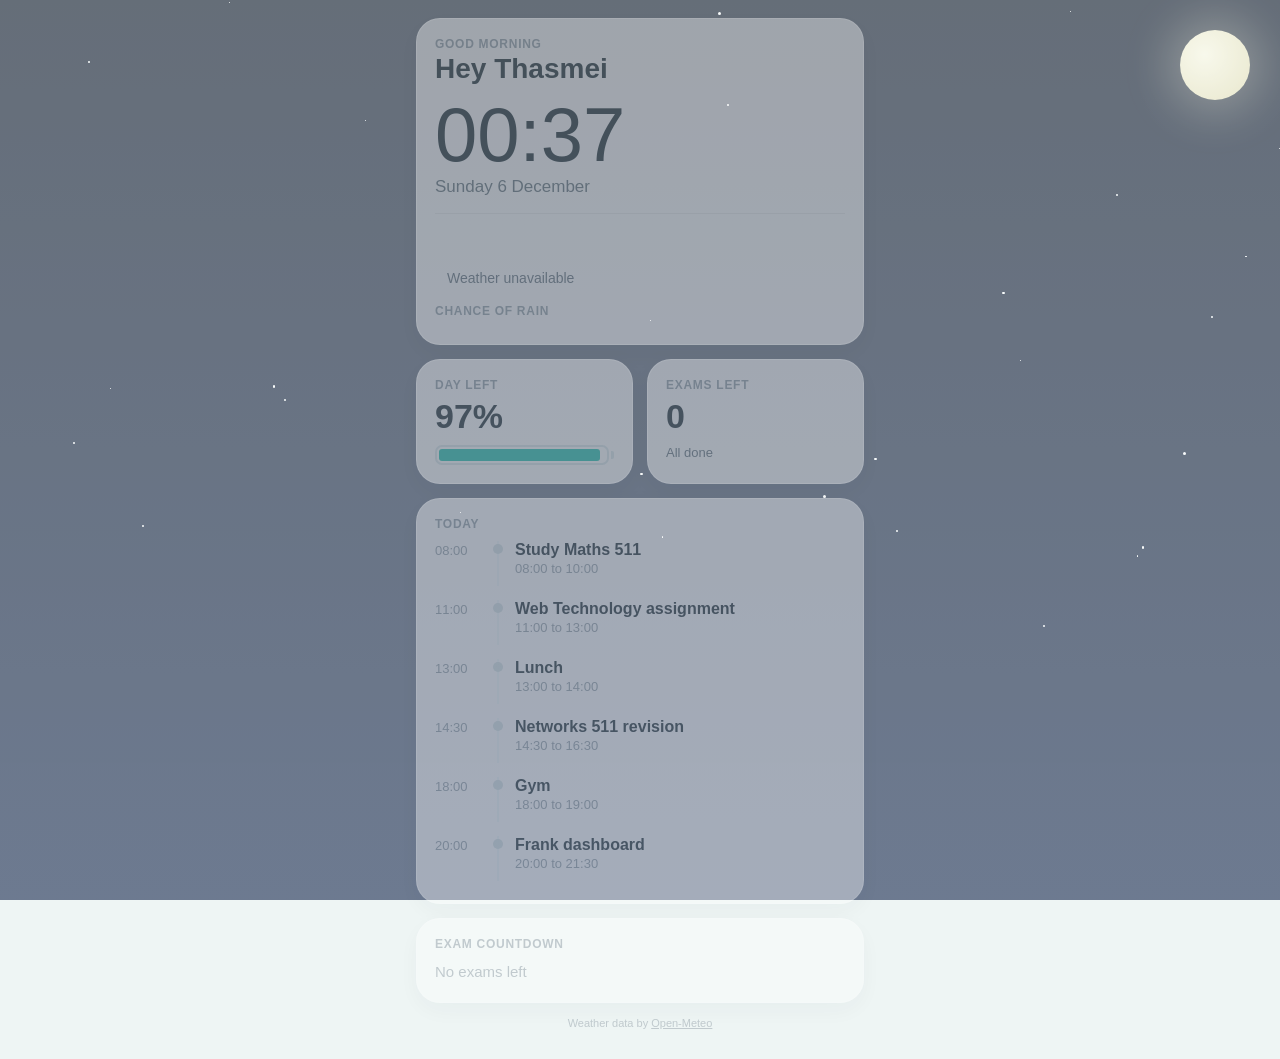
==== index.html @ e90a1b7f "Initial commit: Frank dashboard Co-Authored-By: Claude Opus 5.5 <noreply@anthropic.com>" ====
<!DOCTYPE html>
<html lang="en">
<head>
  <meta charset="UTF-8">
  <meta name="viewport" content="width=device-width, initial-scale=1, viewport-fit=cover">
  <meta name="apple-mobile-web-app-capable" content="yes">
  <meta name="apple-mobile-web-app-status-bar-style" content="default">
  <meta name="apple-mobile-web-app-title" content="Frank">
  <title>Frank</title>
  <link rel="stylesheet" href="style.css">
</head>
<body>
  <div class="sky" id="sky"></div>

  <div class="page">

    <section class="card heroCard">
      <div class="label" id="greetingSmall">Good evening</div>
      <h1 class="greeting">Hey Thasmei</h1>

      <div class="clockTime" id="clockTime">00:00</div>
      <div class="clockDate" id="clockDate">Monday 1 January</div>

      <div class="divider"></div>

      <div class="weatherRow">
        <div class="weatherIcon" id="weatherIcon"></div>
        <div>
          <div class="weatherTemp" id="weatherTemp">&nbsp;</div>
          <div class="weatherText" id="weatherText">Loading weather</div>
        </div>
        <div class="weatherFeels" id="weatherFeels"></div>
      </div>

      <div class="label rainLabel">Chance of rain</div>
      <div class="rainStrip" id="rainStrip"></div>
    </section>

    <section class="tileRow">
      <div class="card tile">
        <div class="label">Day left</div>
        <div class="tileBig" id="dayLeftText">0%</div>
        <div class="batteryWrap">
          <div class="battery"><div class="batteryFill" id="dayFill"></div></div>
          <div class="batteryCap"></div>
        </div>
      </div>
      <div class="card tile">
        <div class="label">Exams left</div>
        <div class="tileBig" id="examsLeftText">0</div>
        <div class="tileSmall" id="nextExamText">&nbsp;</div>
      </div>
    </section>

    <section class="card">
      <div class="label">Today</div>
      <div id="agendaList"></div>
    </section>

    <section class="card">
      <div class="label">Exam countdown</div>
      <div id="examList"></div>
    </section>

    <footer class="credit">
      Weather data by <a href="https://open-meteo.com/">Open-Meteo</a>
    </footer>

  </div>
  <script src="app.js"></script>
</body>
</html>
---- style.css ----
/* This resets default spacing so every browser starts from the same place. */
* {
  box-sizing: border-box;
  margin: 0;
  padding: 0;
}

html {
  background: #eef5f4;
  -webkit-text-size-adjust: 100%;
}

body {
  min-height: 100vh;
  font-family: -apple-system, "SF Pro Text", "Helvetica Neue", Helvetica, Arial, sans-serif;
  color: #1b2b33;
}

/* The sky is a fixed layer behind everything. The cards blur whatever is inside it. */
.sky {
  position: fixed;
  top: 0;
  left: 0;
  width: 100%;
  height: 100%;
  overflow: hidden;
  z-index: 0;
  pointer-events: none;
  -webkit-transition: opacity 1s;
  transition: opacity 1s;
  background:
    radial-gradient(circle at 12% 8%, rgba(31, 181, 163, 0.28), rgba(31, 181, 163, 0) 45%),
    radial-gradient(circle at 92% 30%, rgba(245, 158, 59, 0.22), rgba(245, 158, 59, 0) 40%),
    linear-gradient(160deg, #e8f6f3 0%, #f4f7fb 50%, #fdf3e6 100%);
}

/* These swap the sky colour for the weather. Clear and partly cloudy days keep the default above. */
.sky.day.cloudy {
  background: linear-gradient(180deg, #d9e3ea 0%, #eef2f6 100%);
}

.sky.day.rain {
  background: linear-gradient(180deg, #b3c1cc 0%, #dce4ea 100%);
}

.sky.day.storm {
  background: linear-gradient(180deg, #8794a2 0%, #b4bfca 100%);
}

.sky.night {
  background: linear-gradient(180deg, #0b1426 0%, #17284d 100%);
}

.sky.night.cloudy {
  background: linear-gradient(180deg, #0e1829 0%, #1d2b45 100%);
}

.sky.night.rain {
  background: linear-gradient(180deg, #0c121d 0%, #1a2535 100%);
}

.sky.night.storm {
  background: linear-gradient(180deg, #090d15 0%, #161f2d 100%);
}

/* When animations are turned off in app.js, everything freezes in place. */
.sky.still * {
  -webkit-animation-play-state: paused;
  animation-play-state: paused;
}

/* The page sits above the sky. Night mode fades the page and the sky between 22:00 and 06:00. */
.page {
  position: relative;
  z-index: 1;
  max-width: 480px;
  margin: 0 auto;
  padding: 18px 16px 30px 16px;
  -webkit-transition: opacity 1s;
  transition: opacity 1s;
}

body.night .page {
  opacity: 0.45;
}

body.night .sky {
  opacity: 0.6;
}

/* Every white glassy box on the page uses this class. The webkit prefix is needed for iOS 15. */
.card {
  background: rgba(255, 255, 255, 0.72);
  -webkit-backdrop-filter: blur(18px);
  backdrop-filter: blur(18px);
  border: 1px solid rgba(255, 255, 255, 0.9);
  border-radius: 24px;
  box-shadow: 0 8px 24px rgba(40, 70, 90, 0.08);
  padding: 18px;
  margin-bottom: 14px;
}

/* After dark the cards get a little more solid so the text stays easy to read. */
body.dark .card {
  background: rgba(255, 255, 255, 0.85);
}

/* The sun is a warm circle with a soft glow that slowly pulses. */
.sun {
  position: absolute;
  top: 24px;
  right: 24px;
  width: 96px;
  height: 96px;
  border-radius: 50%;
  background: radial-gradient(circle at 40% 40%, #ffe9a8, #f9b23c);
  box-shadow: 0 0 60px 30px rgba(249, 178, 60, 0.45);
  animation: sunPulse 6s ease-in-out infinite;
}

@keyframes sunPulse {
  0% {
    transform: scale(1);
  }
  50% {
    transform: scale(1.06);
  }
  100% {
    transform: scale(1);
  }
}

/* The moon is a pale circle with a faint glow. */
.moon {
  position: absolute;
  top: 30px;
  right: 30px;
  width: 70px;
  height: 70px;
  border-radius: 50%;
  background: radial-gradient(circle at 35% 35%, #fffbe6, #e6dfb4);
  box-shadow: 0 0 40px 14px rgba(255, 250, 220, 0.25);
}

/* Stars are tiny white dots that fade in and out. JS sets the size, place and timing of each one. */
.star {
  position: absolute;
  border-radius: 50%;
  background: #ffffff;
  animation: twinkle 3s ease-in-out infinite;
}

@keyframes twinkle {
  0% {
    opacity: 0.25;
  }
  50% {
    opacity: 1;
  }
  100% {
    opacity: 0.25;
  }
}

/* A cloud is one rounded bar with two round bumps on top. The size comes from font size, so JS can scale each cloud. */
.cloud {
  position: absolute;
  left: -240px;
  width: 8em;
  height: 2.6em;
  border-radius: 2.6em;
  background: #ffffff;
  opacity: 0.85;
  animation: cloudDrift 100s linear infinite;
}

.cloud::before {
  content: "";
  position: absolute;
  left: 1.4em;
  top: -1.6em;
  width: 3.4em;
  height: 3.4em;
  border-radius: 50%;
  background: inherit;
}

.cloud::after {
  content: "";
  position: absolute;
  left: 3.4em;
  top: -2.2em;
  width: 4.4em;
  height: 4.4em;
  border-radius: 50%;
  background: inherit;
}

.sky.day.rain .cloud {
  background: #8f9ba6;
  opacity: 0.8;
}

.sky.day.storm .cloud {
  background: #5d6874;
  opacity: 0.85;
}

.sky.night .cloud {
  background: #6f7fa0;
  opacity: 0.3;
}

@keyframes cloudDrift {
  0% {
    transform: translateX(0);
  }
  100% {
    transform: translateX(170vw);
  }
}

/* Rain drops are thin lines that fall from the top to the bottom. */
.drop {
  position: absolute;
  top: -40px;
  width: 2px;
  height: 18px;
  border-radius: 2px;
  background: rgba(70, 110, 140, 0.5);
  animation: rainFall 1s linear infinite;
}

.sky.night .drop {
  background: rgba(170, 200, 230, 0.45);
}

@keyframes rainFall {
  0% {
    transform: translateY(0);
  }
  100% {
    transform: translateY(115vh);
  }
}

/* The flash is a white sheet that blinks quickly now and then during a storm. */
.flash {
  position: absolute;
  top: 0;
  left: 0;
  width: 100%;
  height: 100%;
  background: #ffffff;
  opacity: 0;
  animation: flashBurst 8s linear infinite;
}

@keyframes flashBurst {
  0% {
    opacity: 0;
  }
  92% {
    opacity: 0;
  }
  93% {
    opacity: 0.5;
  }
  94% {
    opacity: 0;
  }
  95% {
    opacity: 0.35;
  }
  96% {
    opacity: 0;
  }
  100% {
    opacity: 0;
  }
}

/* Small grey labels used above each section. */
.label {
  font-size: 12px;
  font-weight: 600;
  letter-spacing: 0.06em;
  text-transform: uppercase;
  color: #8a97a0;
}

.greeting {
  font-size: 28px;
  font-weight: 700;
  margin-top: 2px;
}

.clockTime {
  font-size: 76px;
  font-weight: 200;
  line-height: 1.05;
  margin-top: 10px;
  font-variant-numeric: tabular-nums;
}

.clockDate {
  font-size: 17px;
  color: #5d6d76;
  margin-top: 2px;
}

.divider {
  height: 1px;
  background: rgba(27, 43, 51, 0.08);
  margin: 16px 0;
}

.weatherRow {
  display: flex;
  align-items: center;
}

.weatherIcon {
  font-size: 42px;
  margin-right: 12px;
  line-height: 1;
}

.weatherTemp {
  font-size: 36px;
  font-weight: 600;
  line-height: 1;
}

.weatherText {
  font-size: 14px;
  color: #5d6d76;
  margin-top: 4px;
}

.weatherFeels {
  margin-left: auto;
  text-align: right;
  font-size: 13px;
  color: #8a97a0;
}

.rainLabel {
  margin-top: 18px;
}

.rainStrip {
  display: flex;
  margin-top: 8px;
}

.rainCol {
  flex: 1;
  text-align: center;
}

.rainBarBox {
  height: 44px;
  display: flex;
  align-items: flex-end;
  justify-content: center;
}

.rainBar {
  width: 14px;
  min-height: 4px;
  border-radius: 7px;
  background: #1fb5a3;
}

.rainPct {
  font-size: 12px;
  font-weight: 600;
  margin-top: 4px;
}

.rainHour {
  font-size: 11px;
  color: #8a97a0;
  margin-top: 1px;
}

.tileRow {
  display: flex;
  margin-bottom: 14px;
}

.tile {
  flex: 1;
  margin-bottom: 0;
}

.tile + .tile {
  margin-left: 14px;
}

.tileBig {
  font-size: 34px;
  font-weight: 600;
  margin-top: 6px;
  line-height: 1.1;
}

.tileSmall {
  font-size: 13px;
  color: #5d6d76;
  margin-top: 10px;
}

/* The battery is a rounded outline with a fill inside and a small cap on the right. */
.batteryWrap {
  display: flex;
  align-items: center;
  margin-top: 10px;
}

.battery {
  flex: 1;
  height: 20px;
  border: 2px solid #c9d6da;
  border-radius: 7px;
  padding: 2px;
}

.batteryFill {
  height: 100%;
  width: 50%;
  border-radius: 3px;
  background: #1fb5a3;
}

.batteryCap {
  width: 3px;
  height: 8px;
  margin-left: 2px;
  border-radius: 0 2px 2px 0;
  background: #c9d6da;
}

/* Each agenda item has the time on the left and a vertical line with a dot next to the title. */
.agendaItem {
  position: relative;
  padding: 10px 0 4px 0;
}

.agendaTime {
  position: absolute;
  left: 0;
  top: 12px;
  width: 52px;
  font-size: 13px;
  color: #8a97a0;
}

.agendaBody {
  position: relative;
  margin-left: 62px;
  padding: 0 0 10px 16px;
  border-left: 2px solid #dde7ea;
}

.agendaBody::before {
  content: "";
  position: absolute;
  left: -6px;
  top: 3px;
  width: 10px;
  height: 10px;
  border-radius: 50%;
  background: #c5d2d6;
}

.agendaTitle {
  font-size: 16px;
  font-weight: 600;
}

.agendaRange {
  font-size: 13px;
  color: #8a97a0;
  margin-top: 2px;
}

.agendaItem.done {
  opacity: 0.45;
}

.agendaItem.now .agendaBody {
  border-left: 2px solid #1fb5a3;
}

.agendaItem.now .agendaBody::before {
  background: #1fb5a3;
  box-shadow: 0 0 0 4px rgba(31, 181, 163, 0.2);
}

.agendaItem.now .agendaTime {
  color: #1fb5a3;
  font-weight: 600;
}

.emptyText {
  font-size: 15px;
  color: #8a97a0;
  padding: 12px 0 4px 0;
}

.examRow {
  display: flex;
  align-items: center;
  padding: 8px 0;
}

.examRing {
  width: 60px;
  height: 60px;
  flex: none;
  margin-right: 14px;
}

.examName {
  font-size: 16px;
  font-weight: 600;
}

.examMeta {
  font-size: 13px;
  color: #8a97a0;
  margin-top: 2px;
}

.credit {
  text-align: center;
  font-size: 11px;
  color: #8a97a0;
  margin-top: 6px;
}

.credit a {
  color: #8a97a0;
}
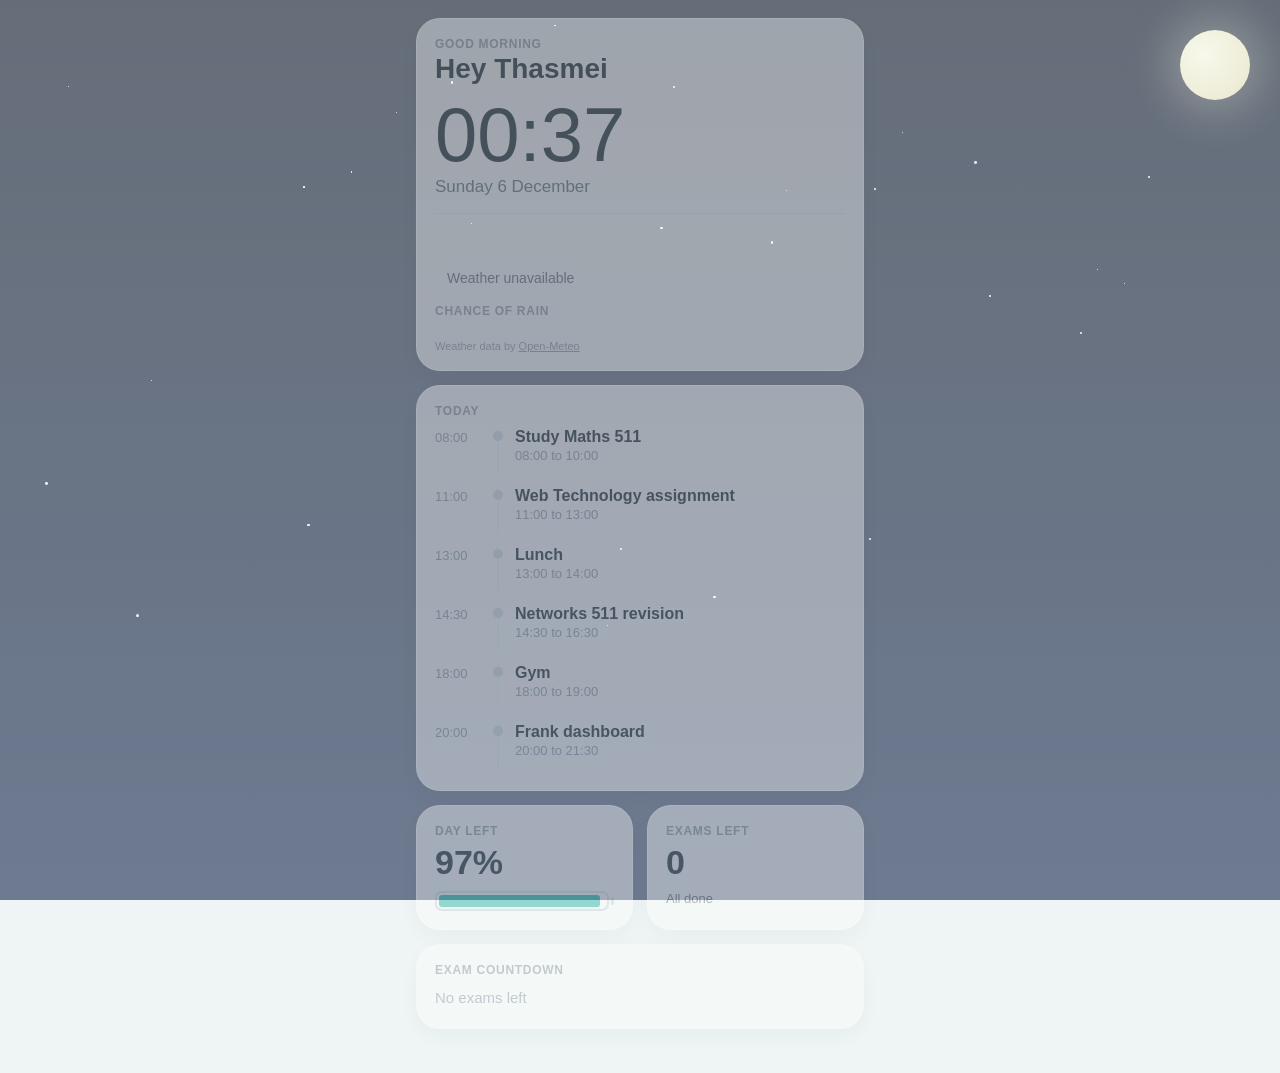
==== commit 4194519c: "Switch to three-column landscape layout Co-Authored-By: Claude Opus 5.5 <noreply@anthropic.com>" ====
--- a/index.html
+++ b/index.html
@@ -13,59 +13,71 @@
   <div class="sky" id="sky"></div>
 
   <div class="page">
+    <!-- Three columns. On a phone held sideways they sit next to each other, in portrait they stack. -->
+    <div class="layout">
 
-    <section class="card heroCard">
-      <div class="label" id="greetingSmall">Good evening</div>
-      <h1 class="greeting">Hey Thasmei</h1>
+      <!-- Column 1: greeting, clock and weather -->
+      <div class="col colHero">
+        <section class="card heroCard">
+          <div class="label" id="greetingSmall">Good evening</div>
+          <h1 class="greeting">Hey Thasmei</h1>
 
-      <div class="clockTime" id="clockTime">00:00</div>
-      <div class="clockDate" id="clockDate">Monday 1 January</div>
+          <div class="clockTime" id="clockTime">00:00</div>
+          <div class="clockDate" id="clockDate">Monday 1 January</div>
 
-      <div class="divider"></div>
+          <div class="divider"></div>
 
-      <div class="weatherRow">
-        <div class="weatherIcon" id="weatherIcon"></div>
-        <div>
-          <div class="weatherTemp" id="weatherTemp">&nbsp;</div>
-          <div class="weatherText" id="weatherText">Loading weather</div>
-        </div>
-        <div class="weatherFeels" id="weatherFeels"></div>
+          <div class="weatherRow">
+            <div class="weatherIcon" id="weatherIcon"></div>
+            <div>
+              <div class="weatherTemp" id="weatherTemp">&nbsp;</div>
+              <div class="weatherText" id="weatherText">Loading weather</div>
+            </div>
+            <div class="weatherFeels" id="weatherFeels"></div>
+          </div>
+
+          <div class="label rainLabel">Chance of rain</div>
+          <div class="rainStrip" id="rainStrip"></div>
+
+          <div class="credit">
+            Weather data by <a href="https://open-meteo.com/">Open-Meteo</a>
+          </div>
+        </section>
       </div>
 
-      <div class="label rainLabel">Chance of rain</div>
-      <div class="rainStrip" id="rainStrip"></div>
-    </section>
+      <!-- Column 2: today's agenda -->
+      <div class="col colMid">
+        <section class="card listCard">
+          <div class="label">Today</div>
+          <div class="scrollArea" id="agendaList"></div>
+        </section>
+      </div>
 
-    <section class="tileRow">
-      <div class="card tile">
-        <div class="label">Day left</div>
-        <div class="tileBig" id="dayLeftText">0%</div>
-        <div class="batteryWrap">
-          <div class="battery"><div class="batteryFill" id="dayFill"></div></div>
-          <div class="batteryCap"></div>
-        </div>
+      <!-- Column 3: quick stats and the exam countdown -->
+      <div class="col colSide">
+        <section class="tileRow">
+          <div class="card tile">
+            <div class="label">Day left</div>
+            <div class="tileBig" id="dayLeftText">0%</div>
+            <div class="batteryWrap">
+              <div class="battery"><div class="batteryFill" id="dayFill"></div></div>
+              <div class="batteryCap"></div>
+            </div>
+          </div>
+          <div class="card tile">
+            <div class="label">Exams left</div>
+            <div class="tileBig" id="examsLeftText">0</div>
+            <div class="tileSmall" id="nextExamText">&nbsp;</div>
+          </div>
+        </section>
+
+        <section class="card listCard">
+          <div class="label">Exam countdown</div>
+          <div class="scrollArea" id="examList"></div>
+        </section>
       </div>
-      <div class="card tile">
-        <div class="label">Exams left</div>
-        <div class="tileBig" id="examsLeftText">0</div>
-        <div class="tileSmall" id="nextExamText">&nbsp;</div>
-      </div>
-    </section>
 
-    <section class="card">
-      <div class="label">Today</div>
-      <div id="agendaList"></div>
-    </section>
-
-    <section class="card">
-      <div class="label">Exam countdown</div>
-      <div id="examList"></div>
-    </section>
-
-    <footer class="credit">
-      Weather data by <a href="https://open-meteo.com/">Open-Meteo</a>
-    </footer>
-
+    </div>
   </div>
   <script src="app.js"></script>
 </body>
--- a/style.css
+++ b/style.css
@@ -535,10 +535,224 @@
 }
 
 .credit {
-  text-align: center;
   font-size: 11px;
   color: #8a97a0;
-  margin-top: 6px;
+  margin-top: 14px;
+}
+
+/* The exam ring is drawn at 60px, this lets it shrink to fit smaller rows. */
+.examRing svg {
+  width: 100%;
+  height: 100%;
+}
+
+/* Landscape on a small screen, like the iPhone 7 mounted sideways on the wall.
+   Three columns, everything fits on one screen, and only the lists scroll. */
+@media (orientation: landscape) and (max-height: 500px) {
+  html,
+  body {
+    height: 100%;
+    overflow: hidden;
+  }
+
+  .page {
+    max-width: none;
+    height: 100vh;
+    padding: 10px;
+  }
+
+  .layout {
+    display: flex;
+    height: 100%;
+  }
+
+  .col {
+    display: flex;
+    flex-direction: column;
+    min-width: 0;
+  }
+
+  .colHero {
+    flex: 1.35;
+    margin-right: 10px;
+  }
+
+  .colMid {
+    flex: 1;
+    margin-right: 10px;
+  }
+
+  .colSide {
+    flex: 1;
+  }
+
+  .card {
+    padding: 12px 14px;
+    margin-bottom: 0;
+    border-radius: 18px;
+  }
+
+  .heroCard {
+    flex: 1;
+    display: flex;
+    flex-direction: column;
+  }
+
+  .label {
+    font-size: 10px;
+  }
+
+  .greeting {
+    font-size: 20px;
+  }
+
+  .clockTime {
+    font-size: 60px;
+    margin-top: 2px;
+  }
+
+  .clockDate {
+    font-size: 14px;
+  }
+
+  .divider {
+    margin: 10px 0;
+  }
+
+  .weatherIcon {
+    font-size: 30px;
+    margin-right: 8px;
+  }
+
+  .weatherTemp {
+    font-size: 26px;
+  }
+
+  .weatherText {
+    font-size: 12px;
+    margin-top: 2px;
+  }
+
+  .weatherFeels {
+    font-size: 11px;
+  }
+
+  .rainLabel {
+    margin-top: 10px;
+  }
+
+  .rainStrip {
+    margin-top: 4px;
+  }
+
+  .rainBarBox {
+    height: 28px;
+  }
+
+  .rainBar {
+    width: 10px;
+  }
+
+  .rainPct {
+    font-size: 11px;
+    margin-top: 2px;
+  }
+
+  .rainHour {
+    font-size: 10px;
+  }
+
+  /* Pushes the credit to the bottom of the hero card. */
+  .credit {
+    margin-top: auto;
+    padding-top: 6px;
+    font-size: 9px;
+  }
+
+  /* The agenda and exam cards fill the leftover height and scroll inside. */
+  .listCard {
+    flex: 1;
+    min-height: 0;
+    display: flex;
+    flex-direction: column;
+  }
+
+  .scrollArea {
+    flex: 1;
+    min-height: 0;
+    overflow-y: auto;
+    -webkit-overflow-scrolling: touch;
+  }
+
+  .tileRow {
+    margin-bottom: 10px;
+  }
+
+  .tile {
+    padding: 10px 12px;
+  }
+
+  .tile + .tile {
+    margin-left: 10px;
+  }
+
+  .tileBig {
+    font-size: 24px;
+    margin-top: 2px;
+  }
+
+  .tileSmall {
+    font-size: 11px;
+    margin-top: 6px;
+  }
+
+  .batteryWrap {
+    margin-top: 6px;
+  }
+
+  .battery {
+    height: 14px;
+  }
+
+  .agendaTime {
+    width: 40px;
+    font-size: 11px;
+  }
+
+  .agendaBody {
+    margin-left: 44px;
+    padding: 0 0 8px 12px;
+  }
+
+  .agendaTitle {
+    font-size: 13px;
+  }
+
+  .agendaRange {
+    font-size: 11px;
+  }
+
+  .emptyText {
+    font-size: 13px;
+  }
+
+  .examRow {
+    padding: 5px 0;
+  }
+
+  .examRing {
+    width: 40px;
+    height: 40px;
+    margin-right: 10px;
+  }
+
+  .examName {
+    font-size: 13px;
+  }
+
+  .examMeta {
+    font-size: 11px;
+  }
 }
 
 .credit a {
